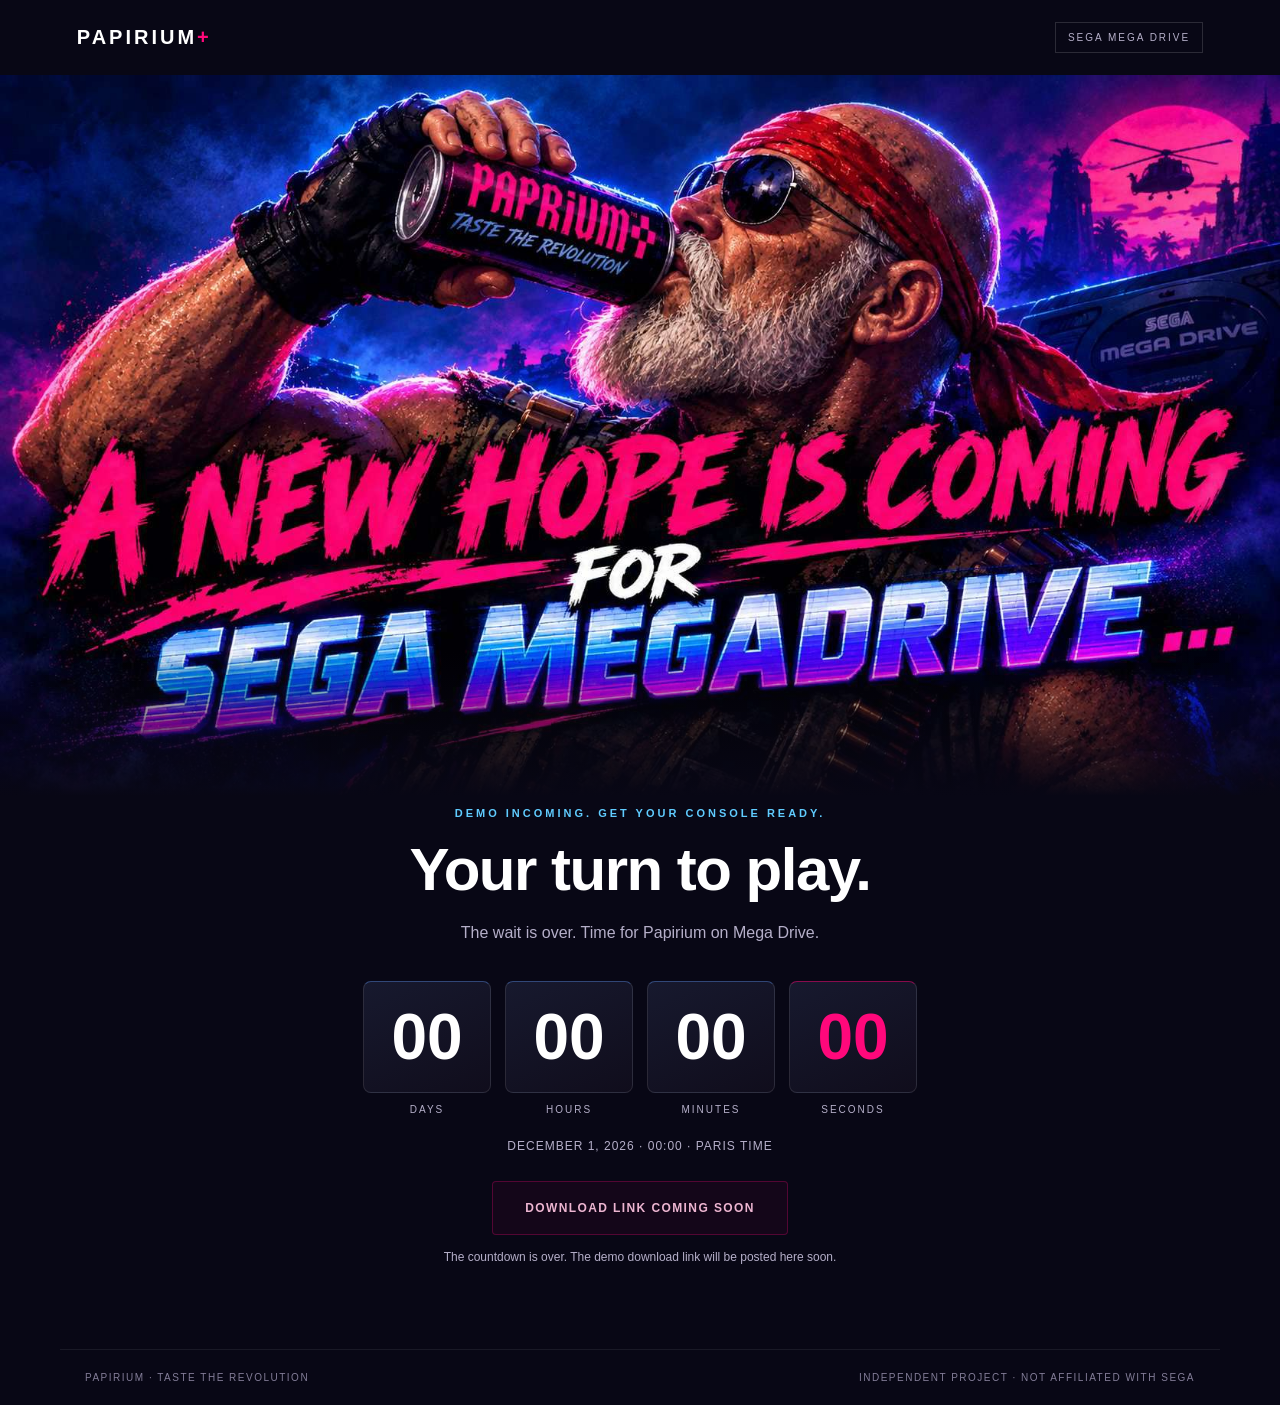
==== index.html @ 36fc8662 "index.html" ====
<!DOCTYPE html><html lang="en"><head><meta charset="utf-8"><meta name="viewport" content="width=device-width,initial-scale=1"><meta name="theme-color" content="#080715"><meta name="description" content="Papirium is coming to SEGA Mega Drive. The demo launches on December 1, 2026."><title>PAPIRIUM — Mega Drive Demo · December 1, 2026</title><style>
*{box-sizing:border-box}body{margin:0;background:#080715;color:white;font-family:Arial,Helvetica,sans-serif}header{max-width:1440px;margin:auto;padding:22px 6%;display:flex;justify-content:space-between;align-items:center;gap:12px}.brand{font-size:20px;letter-spacing:3px;font-weight:900}.brand span,h1 span{color:#ff087b}.platform{font-size:10px;letter-spacing:2px;color:#b5afc9;border:1px solid #ffffff24;padding:9px 12px}.hero{max-width:1440px;margin:auto;position:relative}.hero img{display:block;width:100%;height:auto}.hero:after{content:"";position:absolute;bottom:-1px;left:0;right:0;height:20%;background:linear-gradient(transparent,#080715)}section{text-align:center;max-width:960px;margin:auto;padding:12px 20px 70px}.eyebrow{color:#60ccff;text-transform:uppercase;letter-spacing:3px;font-size:11px;font-weight:bold}h1{font-size:clamp(32px,5.5vw,60px);line-height:1.1;margin:18px 0 14px;letter-spacing:-1.5px}.intro{color:#b5afc9;line-height:1.7}.countdown{display:flex;justify-content:center;gap:14px;margin:34px auto 24px}.unit{width:128px}.number{font-variant-numeric:tabular-nums;font-size:clamp(32px,7vw,64px);font-weight:800;padding:18px 4px;border:1px solid #ffffff1c;border-top-color:#649dff65;background:linear-gradient(155deg,#17192e,#100d1c);border-radius:8px}.unit:last-child .number{color:#ff087b;border-top-color:#ff087b80}.label{display:block;margin-top:11px;font-size:10px;text-transform:uppercase;letter-spacing:2px;color:#b5afc9}.date{font-size:12px;letter-spacing:1px;color:#b5afc9;margin:0 0 28px}.cta{display:inline-flex;justify-content:center;align-items:center;min-height:54px;padding:15px 32px;text-transform:uppercase;letter-spacing:1.4px;font-size:12px;font-weight:bold;text-decoration:none;color:white;border:1px solid #ff087b90;background:linear-gradient(110deg,#f00069,#be075c);border-radius:4px}.cta[aria-disabled="true"]{background:#ff087b0d;color:#edb5d1;border-color:#ff087b45;cursor:default}.cta:focus-visible{outline:3px solid #60ccff;outline-offset:5px}.note{font-size:12px;color:#b5afc9;line-height:1.7}footer{border-top:1px solid #ffffff12;max-width:1160px;margin:auto;padding:22px 25px;display:flex;justify-content:space-between;gap:15px;font-size:10px;letter-spacing:1.5px;text-transform:uppercase;color:#837d98}@media(max-width:600px){header{padding:18px 20px}.brand{font-size:16px}.platform{font-size:8px;letter-spacing:1px}.eyebrow{font-size:9px;letter-spacing:2px}.intro{font-size:14px}.countdown{gap:8px}.unit{width:23%;max-width:110px}.label{font-size:8px;letter-spacing:1px}.date{font-size:10px}.cta{width:100%;max-width:360px;padding:15px}footer{flex-direction:column;text-align:center;line-height:1.7}}
</style></head><body><header><div class="brand">PAPIRIUM<span>+</span></div><span class="platform">SEGA MEGA DRIVE</span></header><main><div class="hero"><img src="[data-uri]" width="1672" height="941" alt="A bearded fighter wearing a red bandana drinks from a Papirium can under a blue and pink sky. A new hope is coming for SEGA Mega Drive." fetchpriority="high"></div><section aria-labelledby="title"><div class="eyebrow">Demo incoming. Get your console ready.</div><h1 id="title">The countdown<br>is <span>on.</span></h1><p class="intro" id="intro">Papirium is coming to Mega Drive.<br>Play the demo on December 1.</p><div class="countdown" role="timer" aria-label="Time remaining until the demo launches" aria-describedby="release-date"><div class="unit"><div class="number" id="days">--</div><span class="label">Days</span></div><div class="unit"><div class="number" id="hours">--</div><span class="label">Hours</span></div><div class="unit"><div class="number" id="minutes">--</div><span class="label">Minutes</span></div><div class="unit"><div class="number" id="seconds">--</div><span class="label">Seconds</span></div></div><p class="date" id="release-date">DECEMBER 1, 2026 · 00:00 · PARIS TIME</p><a class="cta" id="download" role="link" aria-disabled="true">Demo available December 1</a><p class="note" id="status" role="status" aria-live="polite">The download will unlock here when the countdown ends.</p><noscript><p>The demo launches on December 1, 2026 at midnight, Paris time.<br>Enable JavaScript to see the countdown and download link.</p></noscript></section></main><footer><span>Papirium · Taste the revolution</span><span>Independent project · Not affiliated with SEGA</span></footer><script>
'use strict';
// Set the release date and download URL here.
const RELEASE_DATE = '2026-12-01T00:00:00+01:00';
const DEMO_URL = '';
const target = new Date(RELEASE_DATE).getTime();
const fields = ['days','hours','minutes','seconds'].map(id=>document.getElementById(id));
const button = document.getElementById('download');
let timer;
function updateCountdown(){
const remaining=Math.max(0,Math.ceil((target-Date.now())/1000));
const values=[Math.floor(remaining/86400),Math.floor(remaining/3600)%24,Math.floor(remaining/60)%60,remaining%60];
fields.forEach((el,i)=>el.textContent=String(values[i]).padStart(2,'0'));
if(remaining===0){clearInterval(timer);document.getElementById('title').textContent='Your turn to play.';document.getElementById('intro').textContent='The wait is over. Time for Papirium on Mega Drive.';
if(DEMO_URL.trim()){button.href=DEMO_URL;button.removeAttribute('aria-disabled');button.textContent='Download the demo';document.getElementById('status').textContent='The Papirium demo is available now. Enjoy!';}else{button.textContent='Download link coming soon';document.getElementById('status').textContent='The countdown is over. The demo download link will be posted here soon.';}}}
timer=setInterval(updateCountdown,1000);updateCountdown();
</script></body></html>
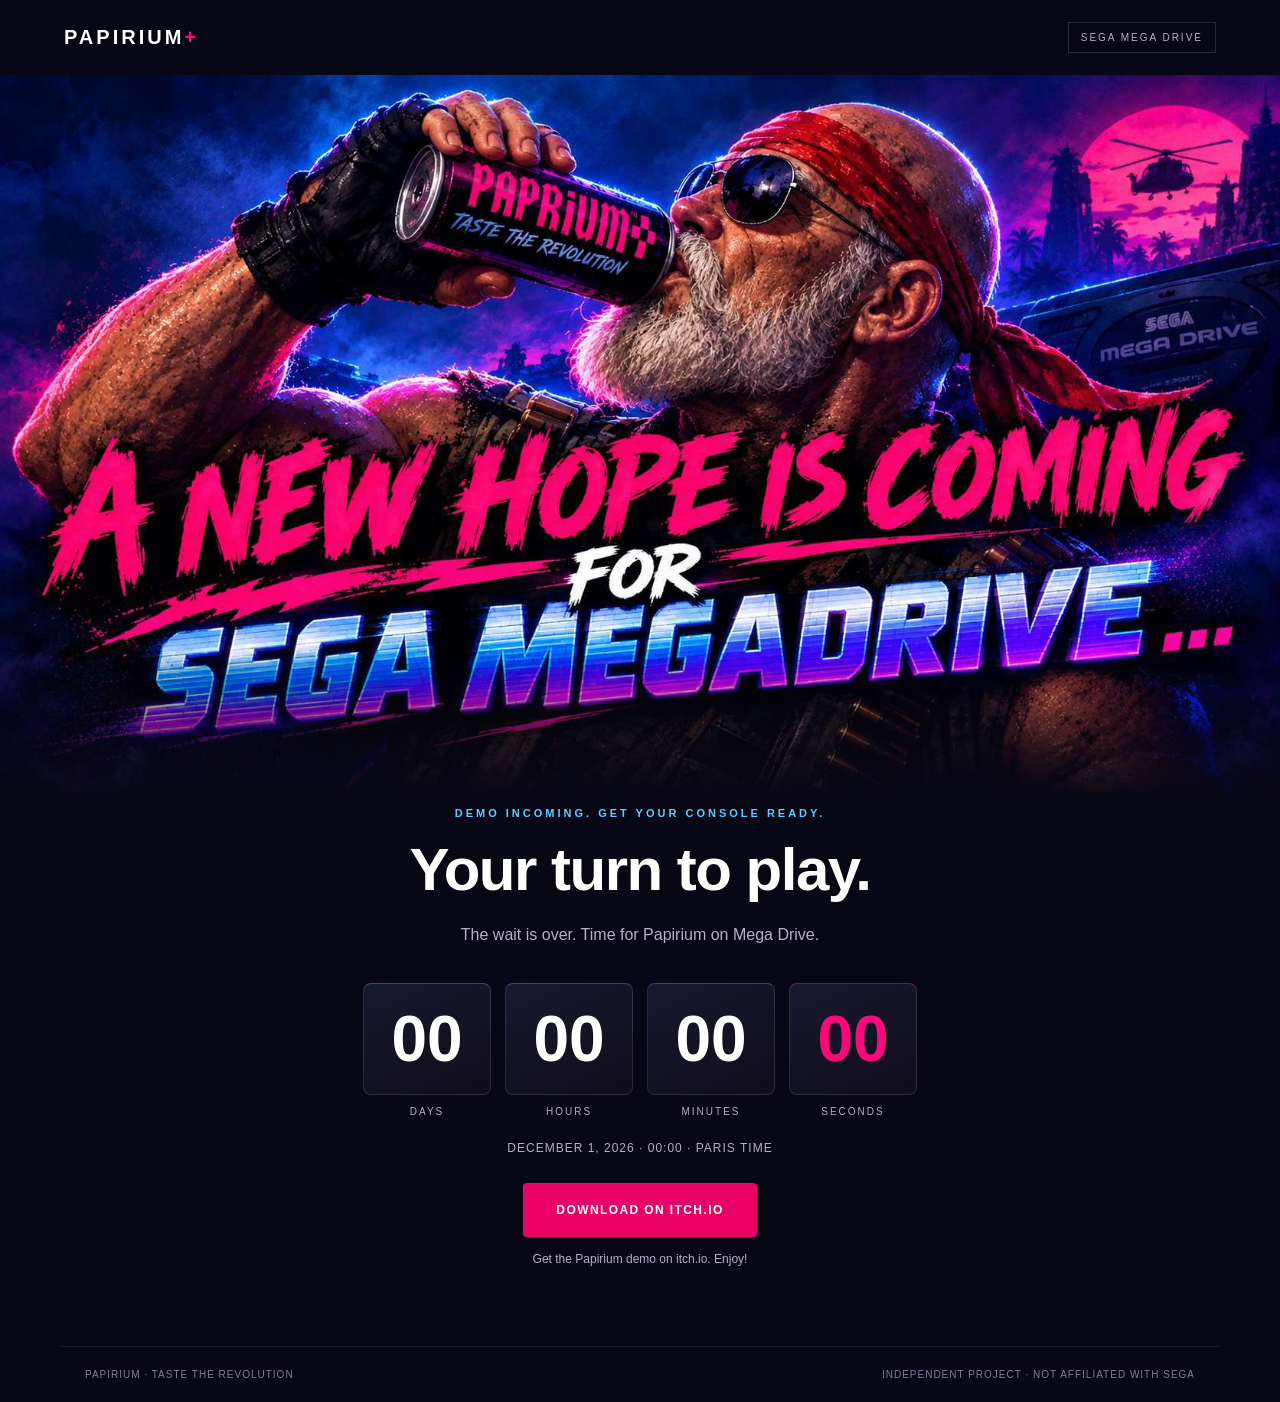
==== commit d8d69d13: "maj index.html" ====
--- a/index.html
+++ b/index.html
@@ -1,10 +1,9 @@
-<!DOCTYPE html><html lang="en"><head><meta charset="utf-8"><meta name="viewport" content="width=device-width,initial-scale=1"><meta name="theme-color" content="#080715"><meta name="description" content="Papirium is coming to SEGA Mega Drive. The demo launches on December 1, 2026."><title>PAPIRIUM — Mega Drive Demo · December 1, 2026</title><style>
-*{box-sizing:border-box}body{margin:0;background:#080715;color:white;font-family:Arial,Helvetica,sans-serif}header{max-width:1440px;margin:auto;padding:22px 6%;display:flex;justify-content:space-between;align-items:center;gap:12px}.brand{font-size:20px;letter-spacing:3px;font-weight:900}.brand span,h1 span{color:#ff087b}.platform{font-size:10px;letter-spacing:2px;color:#b5afc9;border:1px solid #ffffff24;padding:9px 12px}.hero{max-width:1440px;margin:auto;position:relative}.hero img{display:block;width:100%;height:auto}.hero:after{content:"";position:absolute;bottom:-1px;left:0;right:0;height:20%;background:linear-gradient(transparent,#080715)}section{text-align:center;max-width:960px;margin:auto;padding:12px 20px 70px}.eyebrow{color:#60ccff;text-transform:uppercase;letter-spacing:3px;font-size:11px;font-weight:bold}h1{font-size:clamp(32px,5.5vw,60px);line-height:1.1;margin:18px 0 14px;letter-spacing:-1.5px}.intro{color:#b5afc9;line-height:1.7}.countdown{display:flex;justify-content:center;gap:14px;margin:34px auto 24px}.unit{width:128px}.number{font-variant-numeric:tabular-nums;font-size:clamp(32px,7vw,64px);font-weight:800;padding:18px 4px;border:1px solid #ffffff1c;border-top-color:#649dff65;background:linear-gradient(155deg,#17192e,#100d1c);border-radius:8px}.unit:last-child .number{color:#ff087b;border-top-color:#ff087b80}.label{display:block;margin-top:11px;font-size:10px;text-transform:uppercase;letter-spacing:2px;color:#b5afc9}.date{font-size:12px;letter-spacing:1px;color:#b5afc9;margin:0 0 28px}.cta{display:inline-flex;justify-content:center;align-items:center;min-height:54px;padding:15px 32px;text-transform:uppercase;letter-spacing:1.4px;font-size:12px;font-weight:bold;text-decoration:none;color:white;border:1px solid #ff087b90;background:linear-gradient(110deg,#f00069,#be075c);border-radius:4px}.cta[aria-disabled="true"]{background:#ff087b0d;color:#edb5d1;border-color:#ff087b45;cursor:default}.cta:focus-visible{outline:3px solid #60ccff;outline-offset:5px}.note{font-size:12px;color:#b5afc9;line-height:1.7}footer{border-top:1px solid #ffffff12;max-width:1160px;margin:auto;padding:22px 25px;display:flex;justify-content:space-between;gap:15px;font-size:10px;letter-spacing:1.5px;text-transform:uppercase;color:#837d98}@media(max-width:600px){header{padding:18px 20px}.brand{font-size:16px}.platform{font-size:8px;letter-spacing:1px}.eyebrow{font-size:9px;letter-spacing:2px}.intro{font-size:14px}.countdown{gap:8px}.unit{width:23%;max-width:110px}.label{font-size:8px;letter-spacing:1px}.date{font-size:10px}.cta{width:100%;max-width:360px;padding:15px}footer{flex-direction:column;text-align:center;line-height:1.7}}
-</style></head><body><header><div class="brand">PAPIRIUM<span>+</span></div><span class="platform">SEGA MEGA DRIVE</span></header><main><div class="hero"><img src="[data-uri]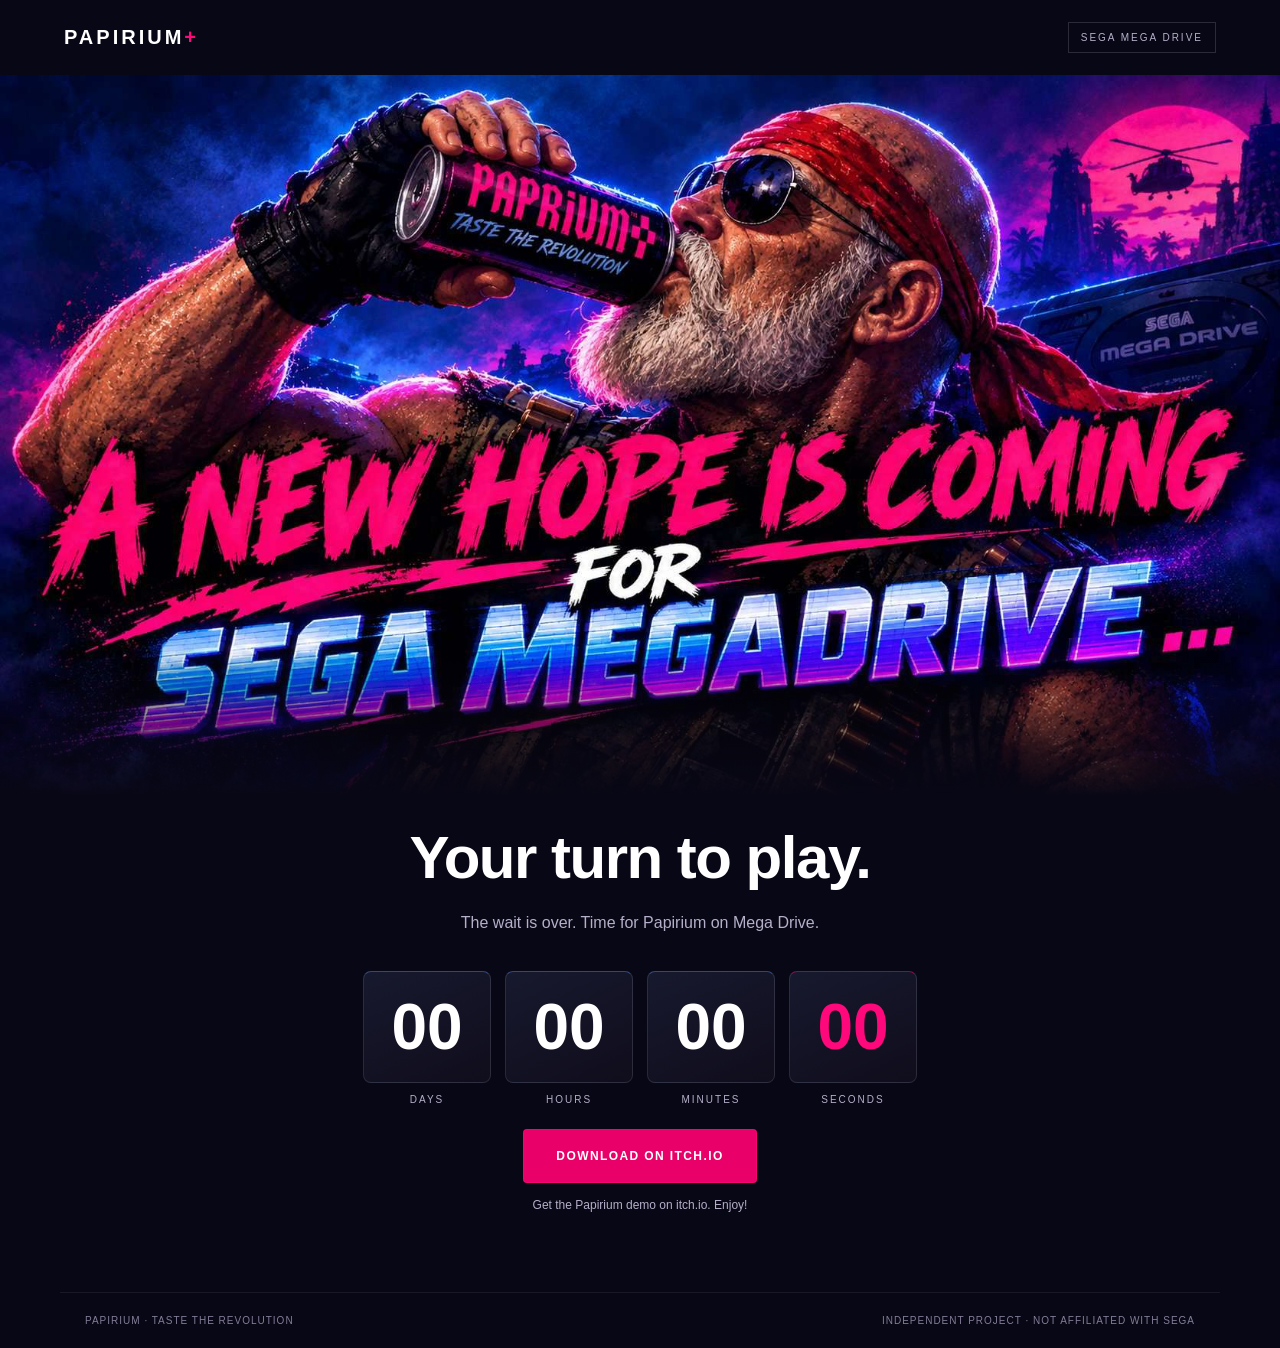
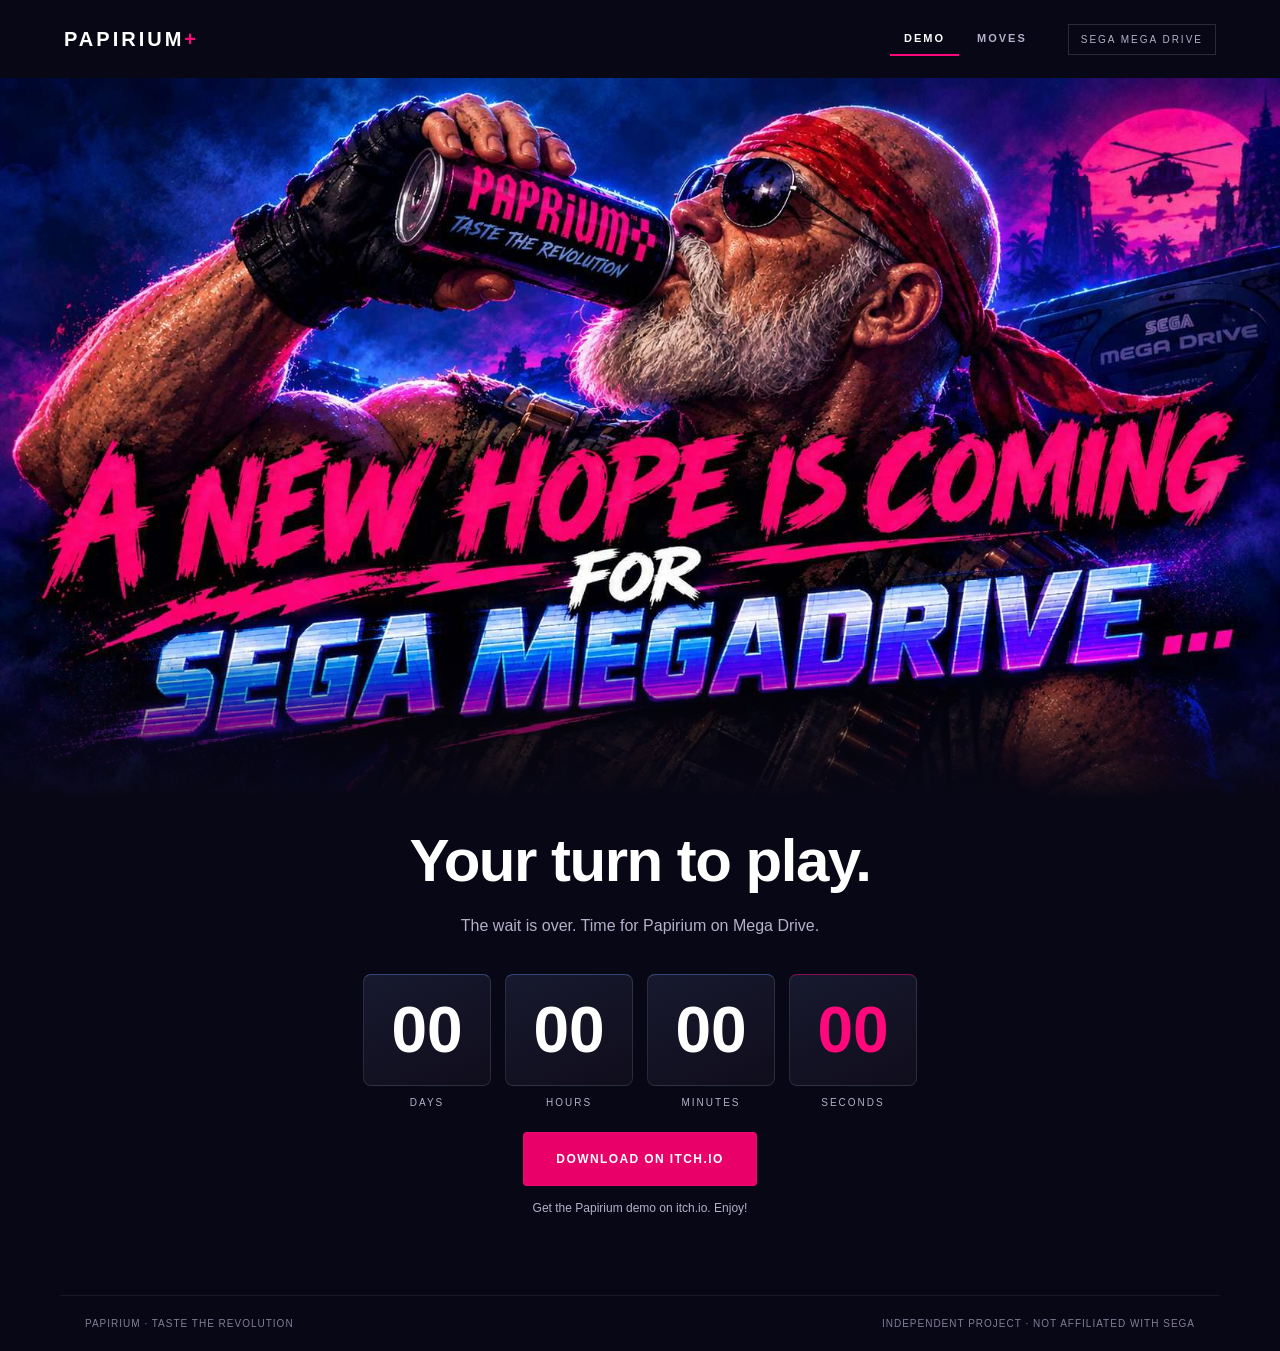
